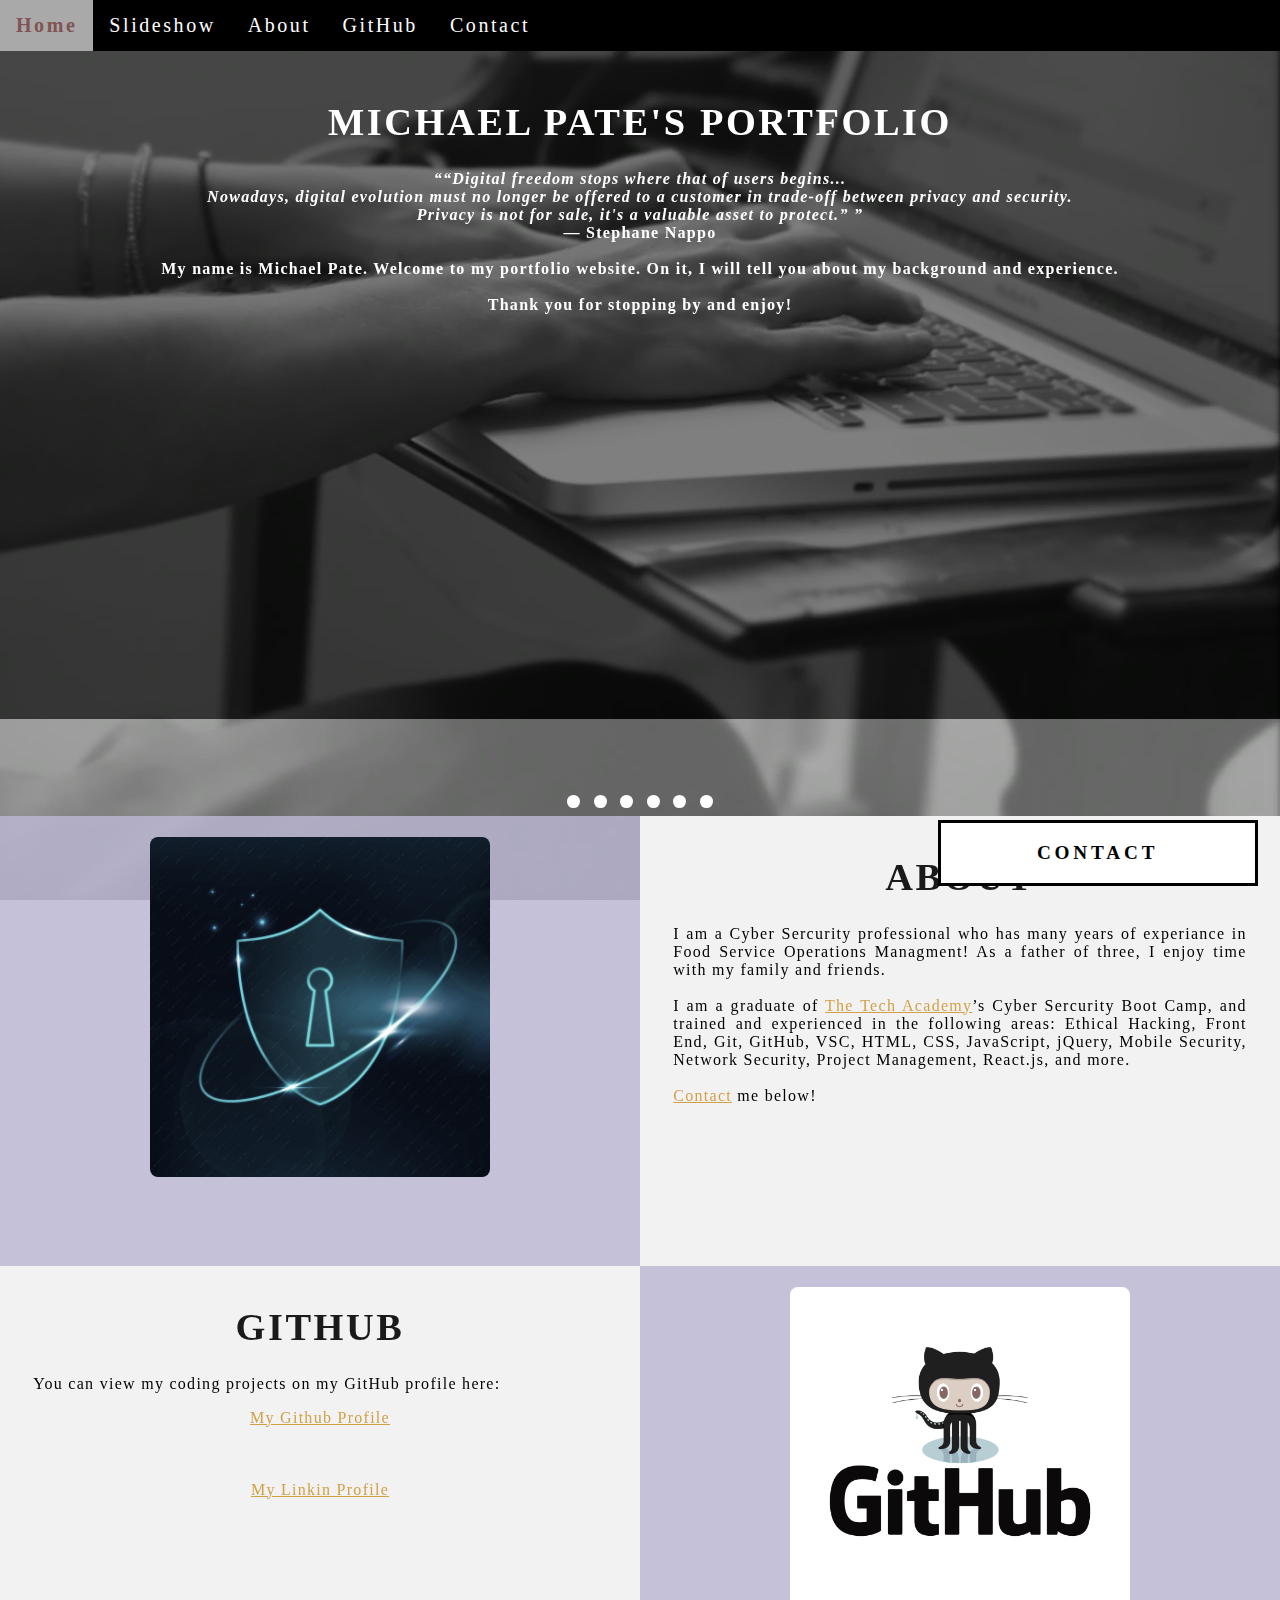
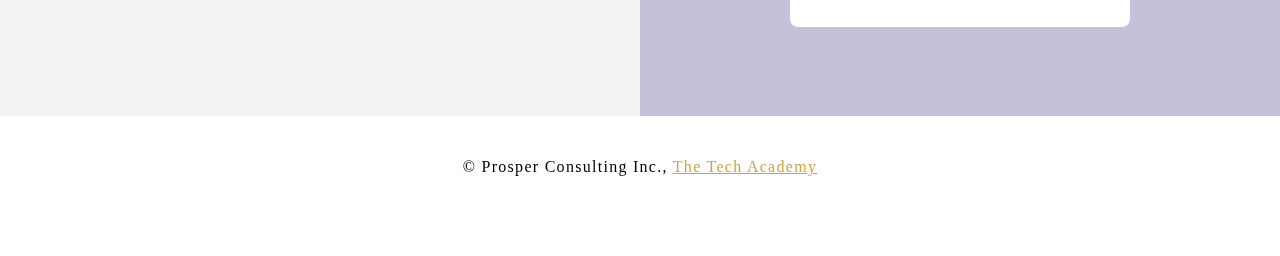
==== Portfolio_project_TTA2.html @ 12a8720e "Add files via upload" ====
!DOCTYPE html>
<html>
    <!--Head-->
    <head>
        <meta charset="UTF-8">
        <meta name="viewport" content="width=device-width" />
        <title>Michael Pate's Portfolio</title>
        <link rel="stylesheet" type="text/css" href="CSS\MTP_portfolio.css">
        <script src="myPortfolio.js" defer></script>
    </head>

    <!--Body-->
    <body class="Background">
        
        <!--NAVBAR-->
        <div class="Navbar">
            <a class="active" href="#Home">Home</a>
            <a href="#Slideshow">Slideshow</a>
            <a href="#About">About</a>
            <a href="#GitHub">GitHub</a>
            <a onclick="openForm()" ondblclick="closeForm()">Contact</a>
        </div>

        <!--Breaks inserted to add space between navbar and the first heading-->
        <br>
        <br>

        <!--Background video-->
        <div id="Home">
            <video autoplay muted loop id="Typing_Video">
                <source src=".\images\Typing.mp4" type="video/mp4">
                <!--Display message if video fails to run-->
                Your browser does not support HTML5 video.
            </video>
        </div>

        <!--Video text-->
        <div class="Video_Text">
            <h1 class="white-text">Michael Pate's Portfolio</h1>
            <strong>
                <p class="center">
                    <q>“Digital freedom stops where that of users begins... 
                        <br>Nowadays, digital evolution must no longer be offered to a customer in trade-off between privacy and security. 
                        <br>Privacy is not for sale, it's a valuable asset to protect.”
                        
                    </q>
                    <br> ― Stephane Nappo
                    <br>
                    <br> My name is Michael Pate. Welcome to my portfolio website. On it, I will tell you about my background and experience.
                    <br>
                    <br> Thank you for stopping by and enjoy! 
                </p>
            </strong>
        </div>


 <!-- slideshow section -->
 <div id="Slideshow">
    <div id="Slideshow_Background"> 
        <div id="Slideshow_Container">
            <!-- slide 1 of 6 -->
            <div class="mySlides fade">
                <img class="Slideshow_Images" src="./images/typing_desk.jpg" alt="Typing Desk">
                <div class="text">I'm available to assist you on your project!</div>
            </div>
            <!-- slide 2 of 6 -->
            <div class="mySlides fade">
                <img class="Slideshow_Images" src="./images/animated_web.01.jpg" alt="Animated Web"> 
                <div class="text">I am a cyber security analyst, that loves to be creative<br>and think outside the box!</div>
            </div>
            <!-- slide 3 of 6 -->
            <div class="mySlides fade">
                <img class="Slideshow_Images" src="./images/html_css.jpg" alt="HTML and CSS Logo">
                <div class="text">I'm skilled in HTML and CSS,</div>
            </div>
            <!-- slide 4 of 6 -->
            <div class="mySlides fade">
                <img class="Slideshow_Images" src="./images/javaScript.jpg" alt="JavaScript">
                <div class="text">and can add JavaScript to your project. </div>
            </div>
            <!-- slide 5 of 6 -->
            <div class="mySlides fade">
                <img class="Slideshow_Images" src="./images/startup.jpg" alt="Office Meetup"> 
                <div class="text">I love working with others and thrive in collaborative environments.</div>
            </div>
            <!-- slide 6 of 6 -->
            <div class="mySlides fade">
                <img class="Slideshow_Images" src="./images/contactme.jpg" alt="Contact Me"> 
                <div class="text"><a class="white-text" onclick="openForm()" href="#Contact">Contact me now!</a></div> 
            </div>
            <!-- Previous and next buttons -->
            <a class="Previous" onclick="plusSlides(-1)">&#10094;</a>
            <a class="Next" onclick="plusSlides(1)">&#10095;</a>
        </div>
        <br> <!-- adds a space between the slideshow images and the dots -->


                <!-- slideshow dots -these are another way for users to navigate through the slideshow- -->
                <div style="text-align: center">
                    <span class="dot" onclick="currentSlide(1)"></span>
                    <span class="dot" onclick="currentSlide(2)"></span>
                    <span class="dot" onclick="currentSlide(3)"></span> 
                    <span class="dot" onclick="currentSlide(4)"></span> 
                    <span class="dot" onclick="currentSlide(5)"></span> 
                    <span class="dot" onclick="currentSlide(6)"></span> 
                </div>
            </div>
        </div>

        <!--About section-->
        <div class="Row" id="About">
            <!--Left column-->
            <div class="Column_2">
                <img src=".\images\lock-shield-cyber-security-technology-blue-tone_53876-119533.webp" alt="">
            </div>
            <!--Right column-->
            <div class="Column_1">
                <h1>About</h1>
                <p>
                    I am a Cyber Sercurity professional who has many years of experiance in Food Service Operations Managment! As a father of three, I enjoy time with my family and friends. 
                    <br>
                    <br>I am a graduate of <a href="https://www.learncodinganywhere.com" target="_blank">The Tech Academy</a>’s Cyber Sercurity Boot Camp, and trained and experienced in the following areas: Ethical Hacking, Front End, Git, GitHub, VSC, HTML, CSS, JavaScript, jQuery, Mobile Security, Network Security, Project Management, React.js, and more. 
                    <br>
                    <br><a href="#Contact">Contact</a> me below!
                </p>
            </div>
        </div>

        <!--GitHub section-->
        <div class="Row" id="GitHub">
            <!--Left column-->
            <div class="Column_1">
                <h1>GitHub</h1>
                <p>
                    You can view my coding projects on my GitHub profile here:
                    <br>
                    <p class="center"><a href="https://github.com/MTPATE" target="_blank">My Github Profile</a></p>
                    <br>
                    <p class="center"><a href="https://www.linkedin.com/in/michael-t-pate-security-professional/" target="_blank">My Linkin Profile</a></p>
                </p>
            </div>
            <!--Right column-->
            <div class="Column_2">
                <a href="https://github.com/MTPATE" target="_blank"><img src="./images/GitHub.png" alt="GitHub Logo"></a>
            </div>
        </div>


        <!--Contact section-->
        <div id="Contact">
            <button onclick="openForm()" class="Pop_Up_Button">CONTACT</button>
            <div class="form-popup" id="myForm">
                 <form action="https://formspree.io/info@learncodinganywhere.com" method="POST" class="form-container"> 
                     <h1>Contact</h1>
                     <label for="name"><b>Name</b></label>
                       <input type="text" placeholder="Type your name here" name="name" required>
                     <label for="phone"><b>Phone</b></label>
                       <input type="text" placeholder="Type your phone number here" name="phone">
                     <label for="email"><b>Email</b></label>		
                       <input type="text" placeholder="Type your email address here" name="email" required>
                     <label for="message"><b>Message</b></label>
                       <input type="text" placeholder="Type your message here" name="message">
          
                     <button type="submit" class="btn">SUBMIT</button>
                     <button type="button" class="btn cancel" onclick="closeForm()">CLOSE</button>
                 </form>
            </div>
         </div>
         
        <!--Footer section-->
        <footer>
            <p>
                <p class="center">&copy Prosper Consulting Inc., <a href="https://www.learncodinganywhere.com/" target="_blank">The Tech Academy</a></p>
                <br>
            </p>
        </footer>
    </body>
</html>
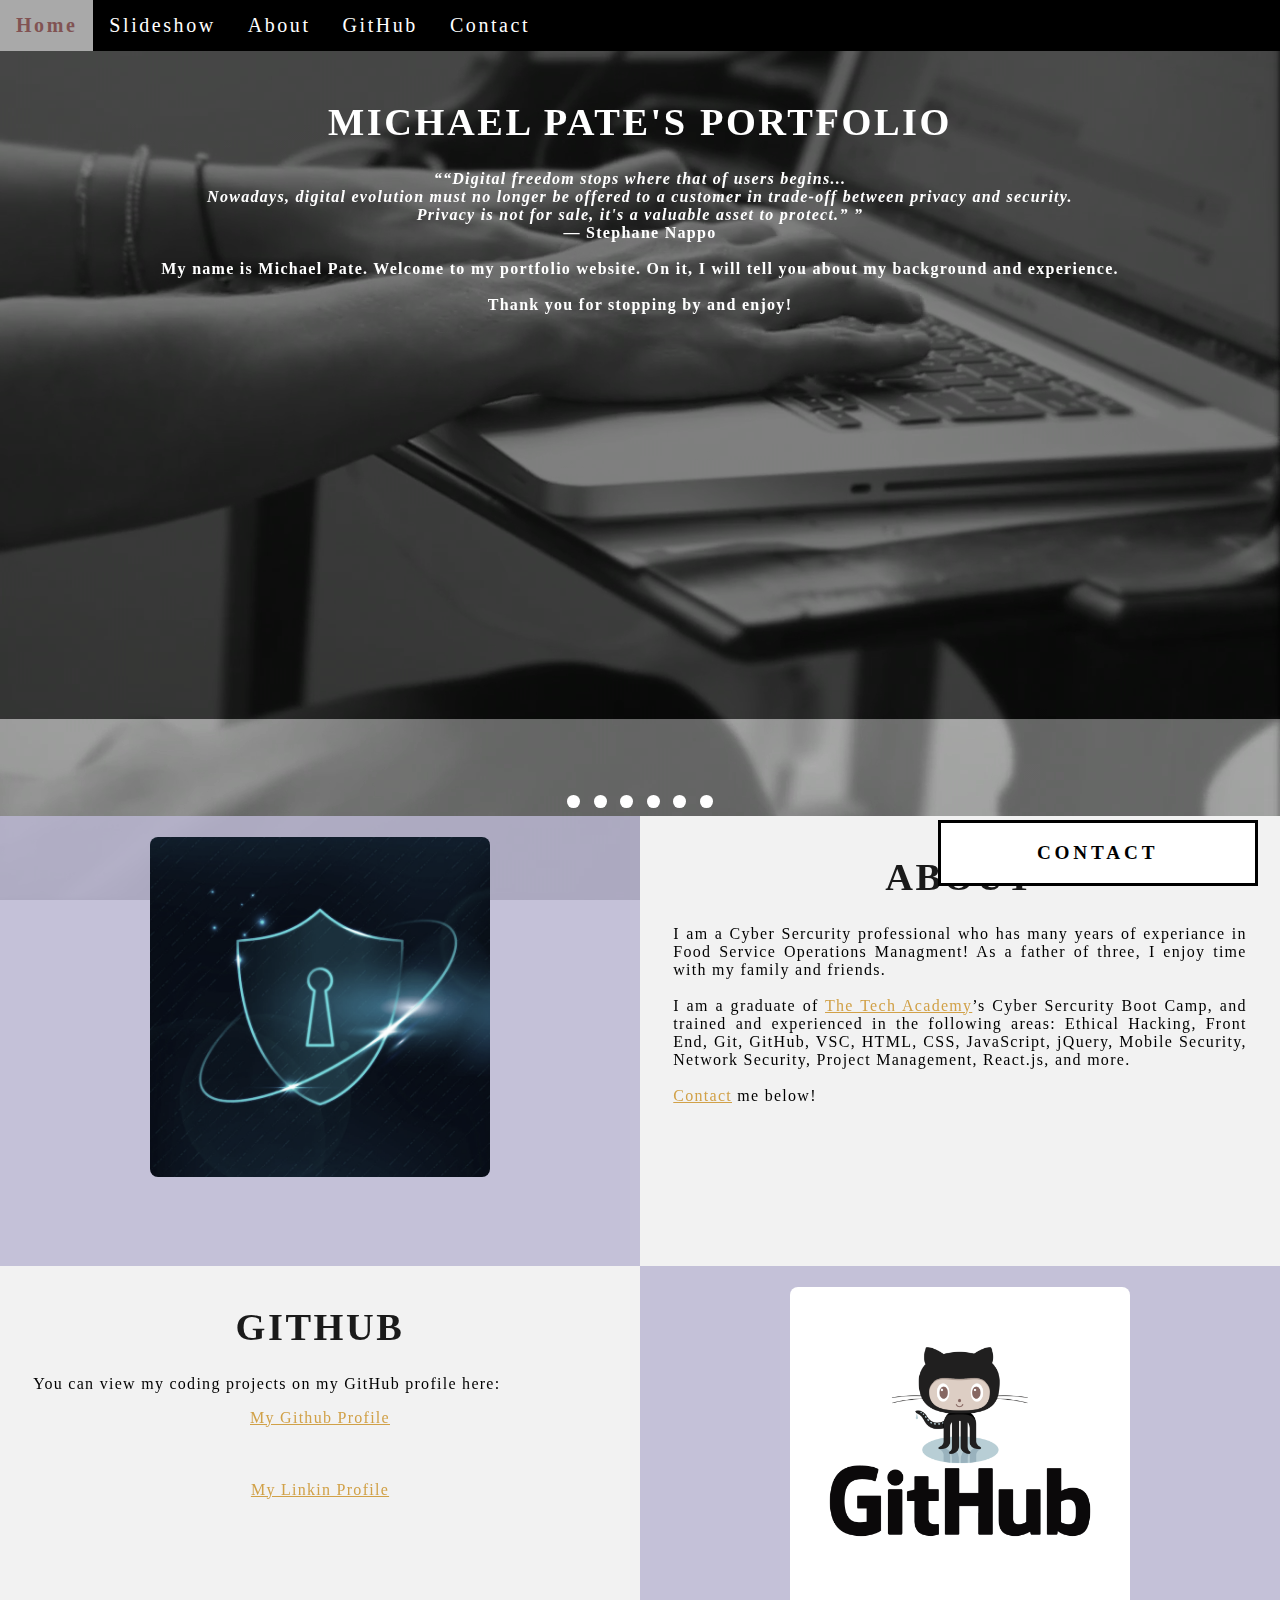
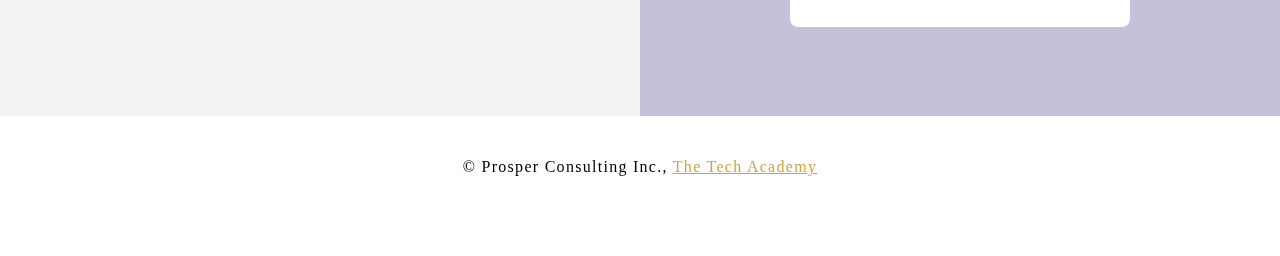
==== commit cafd235e: "Update Portfolio_project_TTA2.html" ====
--- a/Portfolio_project_TTA2.html
+++ b/Portfolio_project_TTA2.html
@@ -5,7 +5,7 @@
         <meta charset="UTF-8">
         <meta name="viewport" content="width=device-width" />
         <title>Michael Pate's Portfolio</title>
-        <link rel="stylesheet" type="text/css" href="CSS\MTP_portfolio.css">
+        <link rel="stylesheet" type="text/css" href="./MTP_portfolio.css">
         <script src="myPortfolio.js" defer></script>
     </head>
 
@@ -175,4 +175,4 @@
             </p>
         </footer>
     </body>
-</html>+</html>
--- a/MTP_portfolio.css
+++ b/MTP_portfolio.css
@@ -0,0 +1,452 @@
+/***** GENERAL STYLING *****/
+/* Body */
+
+html {
+    scroll-behavior: smooth;
+}
+
+body {
+    margin: 0% ; /* This ensures our site displays all the way to the edge of the browser screen */
+    opacity: 1; /* This and transition affect the page loading fade in effect */
+    transition: 3s opacity; /* This causes a 3 second fade in */
+    letter-spacing: .2vw; /* vw is a relative measurement, 1vw is equal to 1% of the viewport width */
+    font-family: Didot;
+    font-size: 1.5vw; 
+    overflow-x: hidden; /* This prevents the horizontal scroll bar from appearing when the quote is hovered over */
+    user-select: none;
+}
+
+body.fade-out {
+    opacity: .1;
+}
+
+/* Heading 1 elements */
+h1 {
+    text-transform: uppercase; /* Capitalizing all h1 headings */
+    font-family: "Trebuchet MS", Optima; /* Sets the font family of all h1 headings */
+    text-align: center; /* Centering all h1 elements */
+    margin-top: 3%; /* Adds a small margin above h1 elements */
+    color: #1a1a1a; 
+}
+
+/* Heading 1 element hover effect */
+h1:hover {
+    filter: grayscale(5%); /* Adds a slightly gray filter to the h1 headings when hovered over */
+    transform: scale(1.1); /* When the h1 elements are hovered over they increase in size by 1.1 */
+    transition: transform 1s; /* This causes the transformation to last 1 second */
+}
+
+/* Styling for portfolio title text */
+.white-text {
+    color:white; /* This is used to change the color of the portfolio title text */
+}
+
+/* Paragraph Elements */
+p {
+    font-family: "Trebuchet MS", Optima;
+    text-align: justify; /* Justify text within paragraph elements */
+    letter-spacing: .1vw; /* This expands the text slightly */
+    font-size: 1.25vw;
+    padding-left: 1vw; /* Adds padding to the left of the paragraph element */
+    padding-right: 1vw; /* Adds padding to the right of the paragraph element */
+}
+
+/* paragraph element hover effect */
+p:hover {
+    transition: transform 1s; /* This makes the transform effect last 1 second */
+	transform: scale(1.01); /* This makes the paragraphs increase slightly in size when hovered over */
+}
+
+/* Center class - this applies to all elements with the class "center" */
+.center {
+    text-align: center; /* This center aligns the text */
+}
+
+/* Center class hover effect - This only affects the quote, github link, and footer */
+.center:hover {
+    transition: transform 1s; /* This makes the transform effect last 2 seconds */
+    transform: scale(1.1); /* This makes the elements with class "center" increase in size by 1.1 when hovered over */
+}
+
+/* Anchor elements */
+a {
+    color: rgb(209, 161, 72); /* This ensures all links are orange */
+}
+
+/* Quotation elements */
+q {
+    font-style: italic; /* This makes the quote italicized */
+}
+
+/* Image elements */
+img {
+    filter: grayscale(60%); /* This rids our pictures of 60% of their color */
+    border-radius: 8px; /* Gives all images slightly rounded corners */
+    max-width: 100%; /* Ensures all images stay within the width of their container */
+    height: 340px; /* Sets the height of all images */
+    display: block; /* By specifying block display we can ensure our images are able to be centered */
+    margin-left: auto;/* In combination with "margin-right: auto" this centers all images */
+    margin-right: auto;
+}
+
+/* Image element hover effects */
+img:hover {
+	filter: grayscale(5%);  /* Brings back most of the image's color when hovered over */
+    /*transition: transform 1s; /* Transition lasts 1 second */
+	/*transform: scale(1.1); /* Image is increased slightly when hovered over */
+}
+
+/* The @media rule is used in media queries to apply different styles for different media/types of devices */
+/* On screens 576px and smaller the images will be 100px tall and centered vertically in the column */
+@media screen and (max-width: 576px) {
+    img {
+        height: 100px;
+        margin-top: 150px;
+    }
+}
+
+/* Styling for footer */
+footer {
+    padding: 2%; /* This gives the footer padding that is equal to 2% of the width of the element's area */
+    background-color: white;
+}
+/***** END OF GENERAL STYLING *****/
+
+/***** Navbar Styling *****/
+.Navbar {
+    overflow: hidden; /* This ensures that any content that overflows beyond the boundary of our nav bar is not displayed */
+    background-color: black; /* This colors the navbar */
+    position: fixed; /* This keeps the navbar at the top of the screen as we scroll */
+    top: 0; /* This ensures no space is displayed above the navbar */
+    width: 100%; /* This makes the navbar span the entire width of the page */
+    z-index: 1; /* This ensures other elements don't display over the navbar */
+    -webkit-animation: moveNav 5s; /* This applies the moveNav animation below for Safari 4.0 - 8.0 */
+    animation: moveNav 5s; /* This applies the moveNav animation for all other browsers */
+}
+
+/* moveNav animation effect for moving the nav bar in from the left of the screen */
+@keyframes moveNav {
+    from {left: -100vw;} /* The navbar is starting off screen to the left */
+    to {left: 0vw;} /* This moves the navbar into place on the screen */
+}
+
+/* Navbar links */
+.Navbar a {
+    float: left; /* This specifies that the text floats on the left on the navbar */
+    display: block; /* This ensures that other text will be displayed on the same line or row, instead of a new line */
+    color: white; /* This is the font color for text on our navbar */
+    padding: 14px 16px; /* This adds padding around our text */
+    text-decoration: none; /* This gets rid of the underlines under the text on our navbar */
+    font-family: "Trebuchet MS", Optima; /* This specifies the font family for text on our navbar */
+    font-size: 20px; /* This specifies the font size for text on our navbar */
+    text-align: center; /* This centers the text within its container */
+    position: relative; /* This sets the text relative to its normal positioning, allowing us to use the animation below */
+    -webkit-animation: moveNavText 5.75s; /* Animation for Safari 4.0 - 8.0 */
+    animation: moveNavText 5.75s; /* Applies the moveNavText animation for 5.75s */ 
+}
+
+/* moveNavText animation effect for moving the navbar text from above the view to the navbar */
+@keyframes moveNavText {
+    from {top: -100vw;} /* This sets the navbar text 100% above the viewport */
+    to {top: 0vw;} /* This lowers the navbar text onto the navbar */
+}
+
+/* Screens 576px and smaller will display navbar links equally distributed */
+@media screen and (max-width: 576px) {
+    .Navbar a{
+        width: 25%; /* This makes each link take up 1/4 of the navbar */
+        font-size: 12px;
+    }
+}
+
+/* Navbar hover effects */
+.Navbar a:hover {
+    background-color: #f4f4f4; /* Defines the background color that will display when you hover over the link */
+    color: rgb(129, 83, 83); /* This defines the font color that will display when navbar a elements are hovered over */
+    font-weight: bold; /* This makes the text on the navbar bold when hovered over */
+}
+
+/* Navbar home button */
+.Navbar a.active { /* This targets the a element on the navbar with the "active" class */
+    background-color: darkgray;
+    font-weight: bold; /* This makes the text on the navbar bold when hovered over */
+}
+/***** END OF NAVBAR STYLING *****/
+
+/**** Video Styling ***/
+/*Formatting for background video*/
+#Typing_Video {
+    position: fixed;/*Thus fixes the video to the page */
+    right: 0;
+    bottom: 0%;
+    min-width: 100%;
+    z-index: -1;/*This places the video behind the other elements on the page*/
+}
+
+/* Screens that are 576px and smaller will not display the background video */
+@media screen and (max-width: 576px) {
+    #Typing_Video {
+        display: none;
+    }
+}
+
+/*Texts over the video */
+.Video_Text {
+    background: rgba(0, 0, 0, 0.5); /* This provides a semi-transparent background for the text to sit over */
+    color: white; /* Makes the font color white */
+    width: 100%; /* Ensures the video-text container fills the width of the video */
+    height: 75vh;
+    padding-top: 2vh; /* This adds padding around the video-text container so that the background goes slightly beyond the text */
+    position: relative; /* This sets the text relative to its normal positioning, allowing us to use the animation below */
+    -webkit-animation: moveVideoText 5.75s;
+    animation: moveVideoText 5.75s;
+}
+/* This animation effect causes the overlay video text to move up from the bottom of the page upon page load */
+@keyframes moveVideoText {
+    from {top: -100vw;} /* This sets the position of the video text to above the viewport */
+    to {top: 0vw;} /* This moves the video text to the normal positioning on the viewport */
+}
+
+/***** Slideshow Styling *****/
+#Slideshow_Background {
+    background:  rgba(255, 255, 255, 0.35); /* This creates a slightly transparent white background that's palced over the video in the background */    
+}
+
+.mySlides {
+    display: none; /* This prevents the images from being displayed, we will use JS to display these */
+}
+
+/* Slideshow section / container */
+#Slideshow_Container {
+    width: 35.5vw; /* Relative sizing of the container for the slidewshow set to 35.5% of the viewport width */
+    height: auto; /* The height of the container is automatically adjusted based on the content it is displaying */
+    padding-top: 4%; /* Adds a small padding to the top of the slideshow container */
+    position: relative; /* This sets the container relative to its normal positioning */
+    margin: auto; /* This will horizontally center the container on the page */
+}
+
+/* Images contained within the slideshow */
+.Slideshow_Images {
+    vertical-align: middle; /* This centers the images vertically within the slideshow container */
+    height: auto; /* The height of the images is automatically adjusted based on the content, ie if your images are different sizes, they will display as different sizes */
+    box-shadow: 0px 5px 10px 12px rgba(10, 10, 10, 0.75); /* Adds a shadow around the slideshow images */
+    width: 100%; /* The width of the images is automatically adjusted based on the content */
+}
+
+/* Next and previous buttons */
+.Previous, .Next {
+    cursor: pointer; /* Changes the mouse to a pointer when the buttons are selected */
+    position: absolute; /* This makes the next and previous buttons positioned relative to the slideshow container */
+    top: 50%; /* This moves the buttons up in the slideshow container */
+    width: auto; /* The width of the buttons is automatically adjusted based on the content */
+    padding: 2vw; /* Adds padding equal to 2% of the viewport width */
+    color: rgba(169, 169, 169, 0); 
+    font-weight: bold;
+    font-size: 1.5vw;
+    border-radius: 0 3px 3px 0; /* Adds a slightly rounded border on the top and bottom right corners */
+    user-select: none; /* This property makes it so that the user cannot highlight the text */
+    transition: 0.6s ease; /* This specifies the details of the hover transition for these elements */
+}
+
+/* Positioning the next button on the right hand side */
+.Next {
+    right: 0; /* This moves the next button to the right side of the slideshow container */
+    border-radius: 3px 0 0 3px; /* This changes the border radius on the next button to the top and bottom left of the button */
+}
+
+/* Hover effect on slide show buttons */
+.Previous:hover, .Next:hover {
+    background-color: rgba(0, 0, 0, 0.8); /* Makes the background of the arrows a transparent gray color */
+    color: white; /* Makes the arrows white when hovered over */
+}
+
+/* Slideshow text */
+.text {
+    color: white; 
+    padding: 1vw;
+    position: absolute; /* This ensures the text is positioned within the image */
+    bottom: 0; /* This property sets the text at the bottom of the image */
+    width: 100%; /* The element covers the full width of the image */
+    text-align: center; /* The text is center aligned within the image */
+    font-family: "Trebuchet MS", Optima;
+    letter-spacing: .1vw; /* This gives slight spacing between the letters */
+    font-size: 1.1vw; /* Font size is relative to the size of the viewport width */
+    background-color: rgba(163, 148, 148, 0.75); /* Gives a slightly transparent black background */
+    font-weight: bold;
+    border-radius: 0px 0px 7px 7px; /* Gives the text background rounded corners on the bottom left and right corners */
+}
+
+/* Styling of the dots under the slideshow */
+.dot {
+    cursor: pointer; /* The cursor changes to pointer when hovered over the dots */
+    height: 1vw; /* The dots are sized relative to the viewport width */
+    width: 1vw;
+    margin: .25vw; /* adds additional spacing between the dots */ 
+    background-color: white; /* Makes the dots white */
+    border-radius: 50%; /* Makes the dots circles by rounding each corner */
+    display: inline-block; /* Allows the dots to sit next to eachother rather than on a new line */
+    transition: background-color 0.6s ease; /* When clicked on the dots transition to a different color when clicked or hovered over (the affect is defined below) */
+    z-index: 1; /* This ensures the dots will be displayed above any other elements */
+}
+
+/* Hover effect for slideshow dots */
+.active, .dot:hover {
+    background-color: rgba(0, 0, 0, 0.144); /* Sets the color of the dots when active or hovered over */
+}
+
+/* Fading animation for slideshow */
+.fade {
+    animation-name: fade; /* Fade animation is defined below */
+    animation-duration: 1.5s; /* The animation lasts 1.5 seconds */
+    -webkit-animation-name: fade; /* Same as above for Safari 4.0-8.0 */
+    -webkit-animation-duration: 1.5s;
+}
+
+@-webkit-keyframes fade {
+    from {opacity: .4;} /* Image starts transparent */
+    to {opacity: 1;} /* Image ends opaque */
+}
+
+@keyframes fade {
+    from {opacity: .4;} /* Image starts transparent */
+    to {opacity: 1;} /* Image ends opaque */
+}
+/***** End Slideshow Styling *****/
+
+
+/***** TABLE STYLING -  this section covers the styling of the columns and rows within the table *****/
+* { /* The asterisk is a universal selector that applies this effect to all elements on the page */
+    box-sizing: border-box; /* This creates a box with a border within which we will place most of our text */
+} 
+
+.Column_1 {
+    float: left;
+    width: 50%; /* This ensures the column takes up half of the page width */
+    padding: 1.6%;
+    height: 450px; /* This sets the height of the column to 400px -  this may need to be adjusted depending on the text you enter */
+    background-color:#f2f2f2; /* Sets the background color of the columns with class Column_1 */
+}
+
+/* Screens 576px and smaller will display a scroll bar if the text overflows the column height */
+@media screen and (max-width: 576px) {
+    .Column_1 {
+        overflow: auto;
+    }
+}
+
+.Column_2 {
+    float: left;
+    width: 50%;
+    padding: 1.6%;
+    height: 450px;
+    background-color: rgba(190, 186, 212, 0.9);
+}
+
+
+
+/* This inserts something after the content of selected elements (in this case the elements with class "Row") */
+.Row:after {
+	content: ""; /* By leaving this blank, we are allowing the footer (covered lower down) to be displayed - removing it makes the footer overwrite a column */
+	display: table; /* The display property specifies the type of display behavior; the table value tells the browser to treat the element as a table */
+	clear: both; /* This clears any other elements from floating on the left or the right of an element */
+}
+/***** END OF TABLE STYLING *****/
+
+/***** CONTACT FORM STYLING *****/
+/* Button used to open the contact form - fixed at the bottom of the page */
+.Pop_Up_Button {
+    position: fixed; /* The element is positioned relative to the viewport and stays in the same location no matter what */
+    bottom: 1.10vw; /* Positions the button slightly up from the bottom of the viewport */
+    right: 1.75vw; /* Positions the viewport slightly right from the side of the viewport */
+    width: 25vw; /* Sets the width relative to the viewport width */
+    background-color: white; /* Sets the background color of the button to white */
+    color: black; /* Sets the color of the button text to black */
+    border: solid black; /* This makes a solid black border around the button */
+    cursor: pointer; /* This changes the cursor when hovered over the button to a pointer */
+    -webkit-animation: movePopup 5s; /* Animation for 5 seconds for Safari 4.0-8.0 */
+    animation: movePopup 5s; /* Animation set for 5 seconds */
+}
+
+/* movePopup animation moves the button from off the right side of the screen to its fixed location on the viewport */
+@keyframes movePopup {
+    from {right: -40vw;} 
+    to {right: 1.75vw;}
+}
+
+@-webkit-keyframes movePopup {
+    from {right: -40vw;} 
+    to {right: 1.75vw;}
+}
+
+/* Styling for the contact form */
+.form-popup {
+    border: 3px solid #f0f1f0; /* Creates a solid light gray border around the contact form */
+    z-index: 8; /* This z-index ensures the contact form shows above all other elements on the page */
+    display: none; /* Set the display to none, we will use JavaScript to show the contact form */
+    position: fixed; /* The form stays in the same location no matter what */
+    bottom: .5vw; /* Slightly up from the bottom of the viewport */
+    right: .5vw; /* Slightly in from the right side of the viewport */
+}
+
+/* Form styling */
+.form-container {
+    max-width: 35vw; /* Relative sizing of the form container - 49% of the viewport width */
+    padding: 1vw; /* Adds padding between the form-popup and the form-container */
+    background-color: white; 
+}
+
+/* Input fields */
+.form-container input[type=text] {
+    width: 100%; /* The input boxes completely fill the width of the form-container */
+    padding: .93vw; /* Adds padding to the input boxes */
+    margin: .6vw 0 .6vw 0; /* Adds space between the input boxes and the labels */
+    border: none; /* Removes the border from the input boxes */
+    background: Gainsboro; /* Sets the background color of the input boxes */
+    font-size: 1vw; /* Relative font sizing based on the width of the viewport */
+}
+
+/* General styling for all buttons */
+button {
+    font-family: "Trebuchet MS", Optima;
+    letter-spacing: .3vw; /* Adds slight spacing between the letters */
+    font-size: 1.5vw; /* Relative sizing of text */
+    font-weight: bold; 
+    padding: 1.5vw; /* Adds padding to the text in the button */
+    cursor: pointer; /* Changes the cursor to pointer over button elements */
+    width: 100%; /* Sets the width of the buttons to 100% of their containers */
+    height: auto; /* Allows the height to be resized depending on the content showing */
+}
+
+/* Hover effect for contact and submit buttons */
+button:hover, .form-container .btn:hover {
+    color: white; /* This makes the text in the buttons white when hovered over */
+    background-color: black; /* The background of the button changes to black when hovered over */
+    transition-duration: 1s; /* This makes the transition last 1 second */
+    -webkit-transition-duration: 1s; /* For Safari 4.0-8.0 */
+    border-color: silver; /* The border turns silver when the button is hovered over */
+}
+
+/* Submit button */
+.form-container .btn {
+    background-color: white; 
+    color: black;
+    border-color: black;
+    margin-bottom: 1vh; /* Adds space between the submit button and the close button */
+}
+
+/* Close button */
+.form-container .cancel {
+    background-color: black;
+    color: white;
+    border-color: gray;
+}
+
+/* Styling for close button on hover */
+.form-container .cancel:hover {
+    color: white;
+    background-color: darkred;
+    transition-duration: 1s;
+    -webkit-transition-duration: 1s;
+    border-color: black;
+}
+/***** End of Contact Form Styling *****/